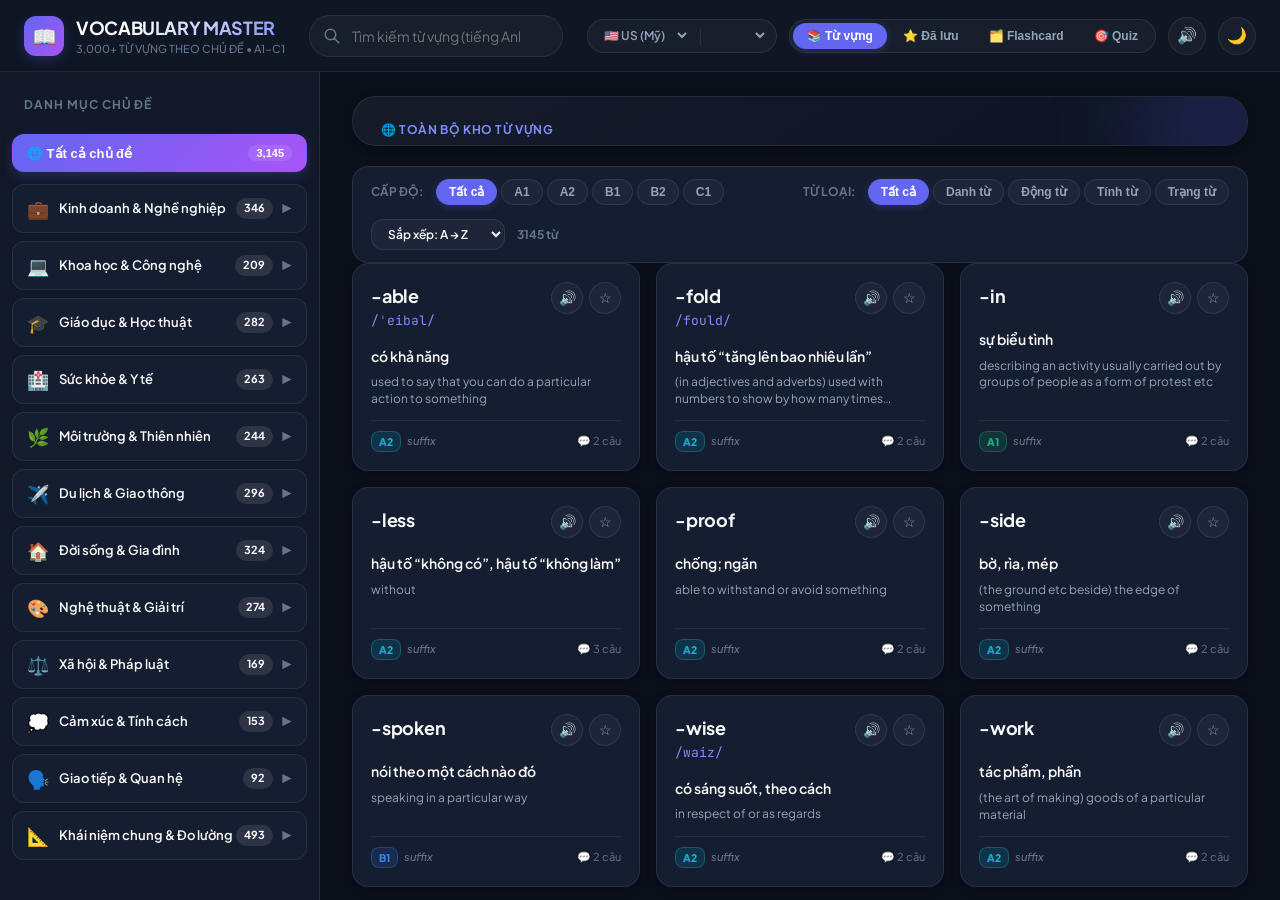
==== index.html @ 08f7da41 "Deploy Vocabulary Master to GitHub Pages" ====
<!DOCTYPE html>
<html lang="vi">
<head>
  <meta charset="UTF-8">
  <meta name="viewport" content="width=device-width, initial-scale=1.0">
  <title>Vocabulary Master - 3,000 Từ Vựng Tiếng Anh Theo Chủ Đề (A1 - C1)</title>
  <meta name="description" content="Nền tảng học 3,000 từ vựng tiếng Anh Oxford & Cambridge theo chủ đề, kèm phiên âm chuẩn IPA, phát âm giọng bản xứ và câu ví dụ thường dùng có dịch nghĩa.">
  
  <!-- Modern Typography Fonts -->
  <link rel="preconnect" href="https://fonts.googleapis.com">
  <link rel="preconnect" href="https://fonts.gstatic.com" crossorigin>
  <link href="https://fonts.googleapis.com/css2?family=JetBrains+Mono:wght@400;500;600&family=Plus+Jakarta+Sans:wght@400;500;600;700;800&display=swap" rel="stylesheet">
  
  <link rel="stylesheet" href="vocab-app.css">
</head>
<body>
  <div class="app-container">
    <!-- APP HEADER -->
    <header class="app-header">
      <div class="header-left">
        <button class="btn-toggle-sidebar" id="btnToggleSidebar" title="Mở danh mục chủ đề">
          ☰
        </button>
        <a href="#" class="brand-badge" id="brandHomeLink">
          <div class="brand-logo-icon">📖</div>
          <div class="brand-text">
            <h1>VOCABULARY MASTER</h1>
            <p>3,000+ TỪ VỰNG THEO CHỦ ĐỀ &bull; A1-C1</p>
          </div>
        </a>
      </div>

      <!-- Live Search Bar -->
      <div class="header-center">
        <div class="search-box">
          <svg fill="none" stroke="currentColor" viewBox="0 0 24 24">
            <path stroke-linecap="round" stroke-linejoin="round" stroke-width="2" d="M21 21l-6-6m2-5a7 7 0 11-14 0 7 7 0 0114 0z"></path>
          </svg>
          <input type="text" id="searchInput" class="search-input" placeholder="Tìm kiếm từ vựng (tiếng Anh hoặc nghĩa tiếng Việt)..." autocomplete="off">
          <button class="btn-clear-search" id="btnClearSearch" title="Xóa tìm kiếm">✕</button>
        </div>
      </div>

      <div class="header-right">
        <!-- Audio Accent & Speed Selector -->
        <div class="audio-controls" title="Cài đặt phát âm">
          <select id="voiceSelect" class="select-voice" title="Chọn giọng đọc">
            <option value="en-US">🇺🇸 US (Mỹ)</option>
            <option value="en-GB">🇬🇧 UK (Anh)</option>
          </select>
          <span style="color:var(--border-subtle);">|</span>
          <select id="speedSelect" class="select-speed" title="Tốc độ phát âm">
            <option value="0.8">0.8x</option>
            <option value="1.0" selected>1.0x</option>
            <option value="1.2">1.2x</option>
          </select>
        </div>

        <!-- View Modes (Browse, Starred, Flashcards, Quiz) -->
        <div class="view-tabs">
          <button class="view-tab-btn active" data-view="browse" title="Danh sách từ vựng">
            📚 Từ vựng
          </button>
          <button class="view-tab-btn" data-view="starred" title="Từ vựng đã lưu">
            ⭐ Đã lưu
          </button>
          <button class="view-tab-btn" data-view="flashcards" title="Thẻ ghi nhớ Flashcard">
            🗂️ Flashcard
          </button>
          <button class="view-tab-btn" data-view="quiz" title="Luyện tập trắc nghiệm">
            🎯 Quiz
          </button>
        </div>

        <!-- Sound Effects Toggle -->
        <button class="icon-btn" id="soundToggleBtn" title="Bật/Tắt âm thanh hiệu ứng">
          🔊
        </button>

        <!-- Dark/Light Theme Toggle -->
        <button class="icon-btn" id="themeToggleBtn" title="Chuyển đổi giao diện Sáng / Tối">
          🌙
        </button>
      </div>
    </header>

    <!-- MAIN APP WRAPPER -->
    <div class="main-wrapper">
      <!-- SIDEBAR: TOPIC CATEGORIES ACCORDION -->
      <aside class="sidebar" id="sidebar">
        <div class="sidebar-header">
          <span class="sidebar-title">Danh Mục Chủ Đề</span>
        </div>

        <button class="all-topics-btn active" id="allTopicsBtn">
          <span>🌐 Tất cả chủ đề</span>
          <span class="count-badge">3,145</span>
        </button>

        <div id="topicAccordionContainer" style="display:flex; flex-direction:column; gap:8px;">
          <!-- Topic groups loaded dynamically -->
        </div>
      </aside>

      <!-- CONTENT AREA -->
      <main class="content-area">
        <!-- TOPIC BANNER -->
        <section class="topic-banner">
          <div class="banner-content">
            <div class="banner-eyebrow" id="bannerEyebrow">
              🌐 TOÀN BỘ KHO TỪ VỰNG
            </div>
            <h2 class="banner-title" id="bannerTitle">
              3,000+ Từ Vựng Theo Chủ Đề (A1 - C1)
            </h2>
            <p class="banner-desc" id="bannerDesc">
              Tuyển tập toàn diện hơn 3,000 từ vựng cốt lõi tiếng Anh Oxford & Cambridge, phân loại theo chủ đề, kèm phiên âm chuẩn IPA, audio và câu ví dụ thông dụng.
            </p>
          </div>
        </section>

        <!-- BROWSE / STARRED VIEW PANEL -->
        <div class="view-panel active" id="browseViewPanel">
          <!-- FILTER & TOOLBAR -->
          <div class="filter-toolbar">
            <div class="filter-group">
              <span class="filter-label">Cấp độ:</span>
              <div class="filter-pills" id="levelFilterPills">
                <button class="filter-pill active" data-level="all">Tất cả</button>
                <button class="filter-pill" data-level="A1">A1</button>
                <button class="filter-pill" data-level="A2">A2</button>
                <button class="filter-pill" data-level="B1">B1</button>
                <button class="filter-pill" data-level="B2">B2</button>
                <button class="filter-pill" data-level="C1">C1</button>
              </div>
            </div>

            <div class="filter-group">
              <span class="filter-label">Từ loại:</span>
              <div class="filter-pills" id="posFilterPills">
                <button class="filter-pill active" data-pos="all">Tất cả</button>
                <button class="filter-pill" data-pos="noun">Danh từ</button>
                <button class="filter-pill" data-pos="verb">Động từ</button>
                <button class="filter-pill" data-pos="adjective">Tính từ</button>
                <button class="filter-pill" data-pos="adverb">Trạng từ</button>
              </div>
            </div>

            <div class="filter-right">
              <select id="sortSelect" class="sort-select">
                <option value="az">Sắp xếp: A &rarr; Z</option>
                <option value="za">Sắp xếp: Z &rarr; A</option>
                <option value="level-asc">Cấp độ: A1 &rarr; C1</option>
                <option value="level-desc">Cấp độ: C1 &rarr; A1</option>
              </select>
              <span class="result-count-badge" id="resultCountBadge">0 từ</span>
            </div>
          </div>

          <!-- VOCABULARY CARDS GRID -->
          <div class="vocab-grid" id="vocabGrid">
            <!-- Word cards rendered here -->
          </div>

          <!-- EMPTY STATE -->
          <div class="empty-state" id="emptyState" style="display: none;">
            <div class="empty-icon">🔍</div>
            <h3 class="empty-title">Không tìm thấy từ vựng phù hợp</h3>
            <p class="empty-desc">Hãy thử thay đổi từ khóa tìm kiếm hoặc bỏ bớt các bộ lọc cấp độ / từ loại.</p>
          </div>
        </div>

        <!-- FLASHCARDS VIEW PANEL -->
        <div class="view-panel" id="flashcardsViewPanel">
          <div class="flashcard-container">
            <div class="flashcard-progress">
              <span id="flashcardProgressText">Thẻ 1 / 100</span>
              <span style="font-size:12px; color:var(--text-muted);">Bấm vào thẻ hoặc phím cách để lật</span>
            </div>

            <div class="flashcard-scene">
              <div class="flashcard" id="flashcardElem">
                <!-- Front Side -->
                <div class="card-face card-face-front">
                  <div style="display:flex; gap:8px; margin-bottom:12px;">
                    <span class="badge-level level-b1" id="flashcardLevel">B1</span>
                    <span class="badge-pos" id="flashcardPos">noun</span>
                  </div>
                  <h2 style="font-size:36px; font-weight:800; color:var(--text-main);" id="flashcardWord">Word</h2>
                  <p style="font-size:16px; color:var(--primary-light); font-family:var(--font-mono); margin: 8px 0 20px 0;" id="flashcardIpa">/wɜːd/</p>
                  <button class="btn-ctrl" id="btnFlashcardAudio">🔊 Phát âm</button>
                  <span class="card-flip-hint">👆 Chạm hoặc nhấn để xem nghĩa & ví dụ</span>
                </div>

                <!-- Back Side -->
                <div class="card-face card-face-back">
                  <div>
                    <h3 style="font-size:20px; font-weight:700; color:var(--text-main);" id="flashcardMeaning">Nghĩa tiếng Việt</h3>
                    <p style="font-size:13.5px; color:var(--text-secondary); margin-top:6px;" id="flashcardDef">English definition</p>
                  </div>
                  <div style="width:100%; text-align:left; background:var(--bg-surface); padding:14px; border-radius:var(--radius-md); border:1px solid var(--border-subtle);" id="flashcardExamples">
                    <!-- Examples -->
                  </div>
                  <span class="card-flip-hint">👆 Chạm để quay lại mặt trước</span>
                </div>
              </div>
            </div>

            <!-- Flashcard Controls -->
            <div class="flashcard-controls">
              <button class="btn-ctrl" id="btnPrevFlashcard">◀ Thẻ trước</button>
              <button class="btn-ctrl btn-primary" id="btnFlipCard">🔄 Lật thẻ</button>
              <button class="btn-ctrl" id="btnNextFlashcard">Thẻ sau ▶</button>
            </div>
          </div>
        </div>

        <!-- QUIZ VIEW PANEL -->
        <div class="view-panel" id="quizViewPanel">
          <div class="quiz-container">
            <div class="quiz-card-box">
              <div style="display:flex; justify-content:space-between; align-items:center;">
                <span style="font-size:13px; font-weight:700; color:var(--primary-light);" id="quizProgressText">Câu hỏi 1 / 10</span>
                <span style="font-size:13px; font-weight:700; color:var(--success);" id="quizScoreText">Điểm: 0</span>
              </div>

              <div>
                <h2 style="font-size:32px; font-weight:800; color:var(--text-main);" id="quizQuestionWord">abandon</h2>
                <div style="display:flex; align-items:center; gap:8px; margin-top:4px;">
                  <span style="font-size:14px; color:var(--primary-light); font-family:var(--font-mono);" id="quizQuestionIpa">/əˈbæn.dən/</span>
                  <span style="font-size:13px; color:var(--text-muted);" id="quizQuestionPos">(verb)</span>
                </div>
              </div>

              <div class="quiz-options" id="quizOptionsContainer">
                <!-- 4 Options Rendered Here -->
              </div>

              <button class="btn-ctrl btn-primary" style="margin-left:auto; display:none;" id="btnNextQuiz">
                Câu tiếp theo ▶
              </button>
            </div>
          </div>
        </div>

      </main>
    </div>

    <!-- WORD DETAIL DRAWER -->
    <div class="drawer-overlay" id="drawerOverlay">
      <div class="word-drawer" id="wordDrawer">
        <!-- Drawer Header -->
        <div class="drawer-header">
          <div class="drawer-nav-btns">
            <button class="btn-drawer-nav" id="btnPrevWord" title="Từ trước">◀ Trước</button>
            <button class="btn-drawer-nav" id="btnNextWord" title="Từ tiếp theo">Sau ▶</button>
          </div>
          <button class="btn-close-drawer" id="btnCloseDrawer" title="Đóng cửa sổ">✕</button>
        </div>

        <!-- Drawer Body -->
        <div class="drawer-body">
          <!-- Word Hero Box -->
          <div class="drawer-word-hero">
            <div class="hero-word-row">
              <h2 class="hero-word" id="drawerWord">abandon</h2>
              <div style="display:flex; align-items:center; gap:10px;">
                <button class="btn-card-star" id="btnDrawerStar" style="width:40px; height:40px; font-size:18px;" title="Lưu từ này">☆</button>
                <button class="btn-hero-audio" id="btnHeroAudio" title="Nghe phát âm từ này">🔊</button>
              </div>
            </div>

            <div class="hero-meta">
              <span class="hero-ipa" id="drawerIpa">/əˈbæn.dən/</span>
              <span class="badge-level level-b2" id="drawerLevelBadge">B2</span>
              <span class="badge-pos" id="drawerPosBadge">verb</span>
              <span class="badge-pos" id="drawerTopicTag" style="font-style:normal; background:var(--bg-surface); padding:2px 8px; border-radius:var(--radius-sm); border:1px solid var(--border-subtle);">📌 Chủ đề</span>
            </div>

            <div class="hero-meaning-vi" id="drawerMeaningVi">từ bỏ, bỏ rơi</div>
            <div class="hero-def-en" id="drawerDefEn">to leave a place, thing, or person forever; to stop doing something before finishing</div>
          </div>

          <!-- Synonyms Section -->
          <div class="synonyms-section" id="synonymsContainer">
            <span class="section-label">Từ đồng nghĩa (Synonyms):</span>
            <div class="synonyms-pills" id="synonymsList">
              <!-- Synonyms pills -->
            </div>
          </div>

          <!-- Practical Example Sentences Section -->
          <div class="examples-section">
            <span class="section-label">💬 Câu ví dụ thường sử dụng (2-3 câu / từ):</span>
            <div id="examplesContainer" style="display:flex; flex-direction:column; gap:10px;">
              <!-- Example cards rendered dynamically with audio buttons -->
            </div>
          </div>
        </div>
      </div>
    </div>
  </div>

  <!-- BUNDLED VOCABULARY DATA (Works locally without CORS error) -->
  <script src="data/topics_vocab_data.js"></script>
  <!-- APPLICATION ENGINE -->
  <script src="vocab-app.js"></script>
</body>
</html>
---- vocab-app.css ----
/* ==========================================================================
   VOCABULARY MASTER - THEMATIC VOCABULARY PLATFORM (A1 - C1)
   Modern, Rich Aesthetics Design System
   ========================================================================== */

:root {
  --font-main: 'Plus Jakarta Sans', -apple-system, BlinkMacSystemFont, 'Segoe UI', Roboto, Helvetica, Arial, sans-serif;
  --font-mono: 'JetBrains Mono', 'Fira Code', monospace;

  /* Color Palette - Dark Theme Default */
  --bg-primary: #0b0f19;
  --bg-secondary: #111827;
  --bg-card: #151d30;
  --bg-card-hover: #1c2740;
  --bg-card-active: #22304f;
  --bg-surface: rgba(255, 255, 255, 0.04);
  --bg-glass: rgba(17, 24, 39, 0.85);

  --border-subtle: rgba(255, 255, 255, 0.08);
  --border-hover: rgba(99, 102, 241, 0.35);
  --border-focus: #6366f1;

  --text-main: #f9fafb;
  --text-secondary: #94a3b8;
  --text-muted: #64748b;
  --text-inverse: #0b0f19;

  /* Brand Accents */
  --primary: #6366f1;
  --primary-light: #818cf8;
  --primary-dark: #4f46e5;
  --primary-glow: rgba(99, 102, 241, 0.25);
  --gradient-primary: linear-gradient(135deg, #6366f1 0%, #a855f7 100%);
  --gradient-card: linear-gradient(145deg, rgba(30, 41, 59, 0.5) 0%, rgba(15, 23, 42, 0.7) 100%);

  /* CEFR Level Badges */
  --badge-a1: #10b981;
  --badge-a1-bg: rgba(16, 185, 129, 0.15);
  --badge-a2: #06b6d4;
  --badge-a2-bg: rgba(6, 182, 212, 0.15);
  --badge-b1: #3b82f6;
  --badge-b1-bg: rgba(59, 130, 246, 0.15);
  --badge-b2: #f59e0b;
  --badge-b2-bg: rgba(245, 158, 11, 0.15);
  --badge-c1: #ec4899;
  --badge-c1-bg: rgba(236, 72, 153, 0.15);

  /* Functional Accents */
  --success: #10b981;
  --error: #ef4444;
  --warning: #f59e0b;
  --info: #3b82f6;

  /* Elevation Shadows */
  --shadow-sm: 0 2px 8px rgba(0, 0, 0, 0.25);
  --shadow-md: 0 4px 20px rgba(0, 0, 0, 0.35);
  --shadow-lg: 0 10px 30px rgba(0, 0, 0, 0.5);
  --shadow-glow: 0 0 25px rgba(99, 102, 241, 0.2);

  --radius-sm: 8px;
  --radius-md: 12px;
  --radius-lg: 16px;
  --radius-xl: 24px;
  --radius-full: 9999px;

  --sidebar-width: 320px;
  --header-height: 72px;
  --transition-fast: 0.15s ease;
  --transition-normal: 0.25s cubic-bezier(0.4, 0, 0.2, 1);
}

/* Light Theme Variables */
body.light-theme {
  --bg-primary: #f8fafc;
  --bg-secondary: #f1f5f9;
  --bg-card: #ffffff;
  --bg-card-hover: #f8fafc;
  --bg-card-active: #eef2ff;
  --bg-surface: rgba(0, 0, 0, 0.03);
  --bg-glass: rgba(255, 255, 255, 0.9);

  --border-subtle: rgba(0, 0, 0, 0.08);
  --border-hover: rgba(99, 102, 241, 0.35);
  --border-focus: #6366f1;

  --text-main: #0f172a;
  --text-secondary: #475569;
  --text-muted: #94a3b8;
  --text-inverse: #ffffff;

  --gradient-card: linear-gradient(145deg, #ffffff 0%, #f8fafc 100%);
  --shadow-sm: 0 2px 8px rgba(0, 0, 0, 0.04);
  --shadow-md: 0 4px 20px rgba(0, 0, 0, 0.06);
  --shadow-lg: 0 10px 30px rgba(0, 0, 0, 0.1);
  --shadow-glow: 0 0 20px rgba(99, 102, 241, 0.15);
}

/* Base Reset */
*, *::before, *::after {
  box-sizing: border-box;
  margin: 0;
  padding: 0;
}

body {
  font-family: var(--font-main);
  background-color: var(--bg-primary);
  color: var(--text-main);
  line-height: 1.5;
  overflow-x: hidden;
  min-height: 100vh;
  transition: background-color var(--transition-normal), color var(--transition-normal);
}

/* Scrollbar Customization */
::-webkit-scrollbar {
  width: 8px;
  height: 8px;
}
::-webkit-scrollbar-track {
  background: var(--bg-primary);
}
::-webkit-scrollbar-thumb {
  background: rgba(255, 255, 255, 0.15);
  border-radius: var(--radius-full);
}
body.light-theme ::-webkit-scrollbar-thumb {
  background: rgba(0, 0, 0, 0.15);
}
::-webkit-scrollbar-thumb:hover {
  background: var(--primary);
}

/* ==========================================================================
   APP CONTAINER LAYOUT
   ========================================================================== */
.app-container {
  display: flex;
  flex-direction: column;
  min-height: 100vh;
}

/* HEADER */
.app-header {
  height: var(--header-height);
  background: var(--bg-glass);
  backdrop-filter: blur(12px);
  -webkit-backdrop-filter: blur(12px);
  border-bottom: 1px solid var(--border-subtle);
  position: sticky;
  top: 0;
  z-index: 50;
  display: flex;
  align-items: center;
  justify-content: space-between;
  padding: 0 24px;
}

.header-left {
  display: flex;
  align-items: center;
  gap: 16px;
}

.btn-toggle-sidebar {
  display: none;
  background: transparent;
  border: none;
  font-size: 20px;
  color: var(--text-main);
  cursor: pointer;
  padding: 8px;
  border-radius: var(--radius-sm);
}
.btn-toggle-sidebar:hover {
  background: var(--bg-surface);
}

.brand-badge {
  display: flex;
  align-items: center;
  gap: 12px;
  text-decoration: none;
  color: inherit;
}

.brand-logo-icon {
  width: 40px;
  height: 40px;
  border-radius: var(--radius-md);
  background: var(--gradient-primary);
  display: flex;
  align-items: center;
  justify-content: center;
  font-size: 20px;
  box-shadow: 0 4px 12px var(--primary-glow);
  flex-shrink: 0;
}

.brand-text h1 {
  font-size: 18px;
  font-weight: 700;
  letter-spacing: -0.02em;
  background: linear-gradient(135deg, #fff 30%, var(--primary-light) 100%);
  -webkit-background-clip: text;
  -webkit-text-fill-color: transparent;
}
body.light-theme .brand-text h1 {
  background: linear-gradient(135deg, #0f172a 30%, var(--primary) 100%);
  -webkit-background-clip: text;
  -webkit-text-fill-color: transparent;
}

.brand-text p {
  font-size: 11px;
  color: var(--text-muted);
  font-weight: 500;
}

.header-center {
  flex: 1;
  max-width: 500px;
  margin: 0 24px;
}

.search-box {
  position: relative;
  width: 100%;
}

.search-box svg {
  position: absolute;
  left: 14px;
  top: 50%;
  transform: translateY(-50%);
  width: 18px;
  height: 18px;
  color: var(--text-muted);
  pointer-events: none;
  transition: color var(--transition-fast);
}

.search-input {
  width: 100%;
  height: 42px;
  background: var(--bg-surface);
  border: 1px solid var(--border-subtle);
  border-radius: var(--radius-full);
  padding: 0 42px 0 42px;
  color: var(--text-main);
  font-size: 14px;
  font-family: inherit;
  transition: all var(--transition-fast);
}

.search-input:focus {
  outline: none;
  border-color: var(--border-focus);
  background: var(--bg-secondary);
  box-shadow: 0 0 0 3px var(--primary-glow);
}

.search-input:focus + svg {
  color: var(--primary);
}

.btn-clear-search {
  position: absolute;
  right: 12px;
  top: 50%;
  transform: translateY(-50%);
  background: transparent;
  border: none;
  color: var(--text-muted);
  font-size: 16px;
  cursor: pointer;
  display: none;
  padding: 4px;
}
.btn-clear-search:hover {
  color: var(--text-main);
}

.header-right {
  display: flex;
  align-items: center;
  gap: 12px;
}

/* Accent & Voice Control Bar */
.audio-controls {
  display: flex;
  align-items: center;
  gap: 8px;
  background: var(--bg-surface);
  border: 1px solid var(--border-subtle);
  border-radius: var(--radius-full);
  padding: 4px 8px;
}

.select-voice, .select-speed {
  background: transparent;
  border: none;
  color: var(--text-secondary);
  font-size: 12px;
  font-weight: 600;
  font-family: inherit;
  cursor: pointer;
  outline: none;
  padding: 2px 4px;
}

.select-voice option, .select-speed option {
  background: var(--bg-card);
  color: var(--text-main);
}

/* Nav View Modes */
.view-tabs {
  display: flex;
  background: var(--bg-surface);
  border: 1px solid var(--border-subtle);
  border-radius: var(--radius-full);
  padding: 3px;
  gap: 2px;
}

.view-tab-btn {
  background: transparent;
  border: none;
  color: var(--text-secondary);
  font-size: 12px;
  font-weight: 600;
  padding: 6px 14px;
  border-radius: var(--radius-full);
  cursor: pointer;
  transition: all var(--transition-fast);
  display: flex;
  align-items: center;
  gap: 6px;
}

.view-tab-btn:hover {
  color: var(--text-main);
}

.view-tab-btn.active {
  background: var(--primary);
  color: #fff;
  box-shadow: 0 2px 8px var(--primary-glow);
}

/* Theme & Sound Toggles */
.icon-btn {
  width: 38px;
  height: 38px;
  border-radius: var(--radius-full);
  background: var(--bg-surface);
  border: 1px solid var(--border-subtle);
  color: var(--text-secondary);
  display: flex;
  align-items: center;
  justify-content: center;
  cursor: pointer;
  font-size: 16px;
  transition: all var(--transition-fast);
}

.icon-btn:hover {
  background: var(--bg-card-hover);
  color: var(--text-main);
  border-color: var(--border-hover);
}

/* ==========================================================================
   MAIN CONTENT SPLIT: SIDEBAR + CONTENT
   ========================================================================== */
.main-wrapper {
  display: flex;
  flex: 1;
  position: relative;
}

/* TOPIC SIDEBAR */
.sidebar {
  width: var(--sidebar-width);
  background: var(--bg-secondary);
  border-right: 1px solid var(--border-subtle);
  overflow-y: auto;
  height: calc(100vh - var(--header-height));
  position: sticky;
  top: var(--header-height);
  flex-shrink: 0;
  padding: 16px 12px;
  display: flex;
  flex-direction: column;
  gap: 12px;
}

.sidebar-header {
  padding: 8px 12px;
  display: flex;
  align-items: center;
  justify-content: space-between;
}

.sidebar-title {
  font-size: 12px;
  text-transform: uppercase;
  letter-spacing: 0.08em;
  font-weight: 700;
  color: var(--text-muted);
}

.all-topics-btn {
  display: flex;
  align-items: center;
  justify-content: space-between;
  width: 100%;
  padding: 10px 14px;
  background: var(--bg-surface);
  border: 1px solid var(--border-subtle);
  border-radius: var(--radius-md);
  color: var(--text-main);
  font-size: 13px;
  font-weight: 600;
  cursor: pointer;
  transition: all var(--transition-fast);
}

.all-topics-btn:hover {
  background: var(--bg-card-hover);
  border-color: var(--border-hover);
}

.all-topics-btn.active {
  background: var(--gradient-primary);
  border-color: transparent;
  color: #fff;
  box-shadow: 0 4px 12px var(--primary-glow);
}

.count-badge {
  font-size: 11px;
  padding: 2px 8px;
  border-radius: var(--radius-full);
  background: rgba(255, 255, 255, 0.1);
  color: inherit;
  font-weight: 700;
}

/* Topic Accordion Groups */
.topic-group-item {
  border: 1px solid var(--border-subtle);
  border-radius: var(--radius-md);
  overflow: hidden;
  background: var(--bg-card);
  transition: border-color var(--transition-fast);
}

.topic-group-item:hover {
  border-color: var(--border-hover);
}

.topic-group-header {
  display: flex;
  align-items: center;
  justify-content: space-between;
  padding: 10px 14px;
  cursor: pointer;
  user-select: none;
  background: transparent;
  transition: background var(--transition-fast);
}

.topic-group-header:hover {
  background: var(--bg-surface);
}

.group-title-wrap {
  display: flex;
  align-items: center;
  gap: 10px;
}

.group-icon {
  font-size: 18px;
}

.group-name {
  font-size: 13px;
  font-weight: 600;
  color: var(--text-main);
}

.group-arrow {
  font-size: 12px;
  color: var(--text-muted);
  transition: transform var(--transition-normal);
}

.topic-group-item.open .group-arrow {
  transform: rotate(90deg);
}

.topic-sub-list {
  display: none;
  padding: 6px 8px 10px 8px;
  background: var(--bg-surface);
  border-top: 1px solid var(--border-subtle);
  flex-direction: column;
  gap: 3px;
}

.topic-group-item.open .topic-sub-list {
  display: flex;
}

.subtopic-btn {
  display: flex;
  align-items: center;
  justify-content: space-between;
  padding: 8px 12px;
  border-radius: var(--radius-sm);
  background: transparent;
  border: none;
  color: var(--text-secondary);
  font-size: 12.5px;
  font-weight: 500;
  font-family: inherit;
  cursor: pointer;
  text-align: left;
  transition: all var(--transition-fast);
}

.subtopic-btn:hover {
  background: var(--bg-card-hover);
  color: var(--text-main);
}

.subtopic-btn.active {
  background: var(--primary);
  color: #fff;
  font-weight: 600;
}

.subtopic-btn .count-badge {
  font-size: 10px;
  padding: 1px 6px;
  background: rgba(0, 0, 0, 0.2);
}
.subtopic-btn.active .count-badge {
  background: rgba(255, 255, 255, 0.25);
  color: #fff;
}

/* ==========================================================================
   CONTENT AREA
   ========================================================================== */
.content-area {
  flex: 1;
  padding: 24px 32px;
  overflow-y: auto;
  height: calc(100vh - var(--header-height));
  display: flex;
  flex-direction: column;
  gap: 20px;
}

/* TOPIC BANNER / CURRENT SELECTION */
.topic-banner {
  background: var(--gradient-card);
  border: 1px solid var(--border-subtle);
  border-radius: var(--radius-xl);
  padding: 24px 28px;
  position: relative;
  overflow: hidden;
  box-shadow: var(--shadow-sm);
}

.topic-banner::after {
  content: '';
  position: absolute;
  top: -40px;
  right: -40px;
  width: 140px;
  height: 140px;
  background: var(--primary-glow);
  filter: blur(50px);
  border-radius: 50%;
  pointer-events: none;
}

.banner-content {
  position: relative;
  z-index: 1;
}

.banner-eyebrow {
  font-size: 12px;
  font-weight: 700;
  text-transform: uppercase;
  letter-spacing: 0.05em;
  color: var(--primary-light);
  margin-bottom: 6px;
  display: flex;
  align-items: center;
  gap: 6px;
}

.banner-title {
  font-size: 24px;
  font-weight: 800;
  color: var(--text-main);
  letter-spacing: -0.02em;
  margin-bottom: 6px;
  display: flex;
  align-items: center;
  gap: 10px;
}

.banner-desc {
  font-size: 13.5px;
  color: var(--text-secondary);
  max-width: 650px;
}

/* FILTER & TOOLBAR */
.filter-toolbar {
  display: flex;
  align-items: center;
  justify-content: space-between;
  flex-wrap: wrap;
  gap: 14px;
  padding: 12px 18px;
  background: var(--bg-card);
  border: 1px solid var(--border-subtle);
  border-radius: var(--radius-lg);
}

.filter-group {
  display: flex;
  align-items: center;
  gap: 8px;
  flex-wrap: wrap;
}

.filter-label {
  font-size: 12px;
  font-weight: 700;
  color: var(--text-muted);
  text-transform: uppercase;
  margin-right: 4px;
}

.filter-pills {
  display: flex;
  align-items: center;
  gap: 4px;
  flex-wrap: wrap;
}

.filter-pill {
  padding: 5px 12px;
  border-radius: var(--radius-full);
  background: var(--bg-surface);
  border: 1px solid var(--border-subtle);
  font-size: 12px;
  font-weight: 600;
  color: var(--text-secondary);
  cursor: pointer;
  transition: all var(--transition-fast);
}

.filter-pill:hover {
  background: var(--bg-card-hover);
  color: var(--text-main);
}

.filter-pill.active {
  background: var(--primary);
  border-color: var(--primary);
  color: #fff;
  box-shadow: 0 2px 8px var(--primary-glow);
}

/* Specific Level Pill Colors */
.filter-pill[data-level="A1"].active { background: var(--badge-a1); border-color: var(--badge-a1); }
.filter-pill[data-level="A2"].active { background: var(--badge-a2); border-color: var(--badge-a2); }
.filter-pill[data-level="B1"].active { background: var(--badge-b1); border-color: var(--badge-b1); }
.filter-pill[data-level="B2"].active { background: var(--badge-b2); border-color: var(--badge-b2); }
.filter-pill[data-level="C1"].active { background: var(--badge-c1); border-color: var(--badge-c1); }

.filter-right {
  display: flex;
  align-items: center;
  gap: 12px;
}

.sort-select {
  padding: 6px 12px;
  background: var(--bg-surface);
  border: 1px solid var(--border-subtle);
  border-radius: var(--radius-md);
  color: var(--text-main);
  font-size: 12px;
  font-family: inherit;
  font-weight: 600;
  cursor: pointer;
  outline: none;
}
.sort-select option {
  background: var(--bg-card);
  color: var(--text-main);
}

.result-count-badge {
  font-size: 12px;
  font-weight: 700;
  color: var(--text-muted);
}

/* ==========================================================================
   VOCABULARY GRID & CARDS
   ========================================================================== */
.vocab-grid {
  display: grid;
  grid-template-columns: repeat(auto-fill, minmax(280px, 1fr));
  gap: 16px;
}

.vocab-card {
  background: var(--bg-card);
  border: 1px solid var(--border-subtle);
  border-radius: var(--radius-lg);
  padding: 18px;
  cursor: pointer;
  transition: all var(--transition-normal);
  display: flex;
  flex-direction: column;
  justify-content: space-between;
  position: relative;
  overflow: hidden;
  box-shadow: var(--shadow-sm);
}

.vocab-card:hover {
  transform: translateY(-3px);
  border-color: var(--border-hover);
  background: var(--bg-card-hover);
  box-shadow: var(--shadow-md), var(--shadow-glow);
}

.vocab-card.active-selected {
  border-color: var(--primary);
  background: var(--bg-card-active);
  box-shadow: 0 0 0 2px var(--primary);
}

.card-top {
  display: flex;
  align-items: flex-start;
  justify-content: space-between;
  margin-bottom: 8px;
}

.card-header-info {
  display: flex;
  flex-direction: column;
  gap: 2px;
}

.word-title {
  font-size: 18px;
  font-weight: 700;
  color: var(--text-main);
  letter-spacing: -0.01em;
}

.word-phonetic {
  font-size: 13px;
  color: var(--primary-light);
  font-family: var(--font-mono);
}

.card-actions {
  display: flex;
  align-items: center;
  gap: 6px;
}

.btn-card-audio, .btn-card-star {
  width: 32px;
  height: 32px;
  border-radius: var(--radius-full);
  background: var(--bg-surface);
  border: 1px solid var(--border-subtle);
  color: var(--text-secondary);
  display: flex;
  align-items: center;
  justify-content: center;
  cursor: pointer;
  font-size: 14px;
  transition: all var(--transition-fast);
}

.btn-card-audio:hover {
  background: var(--primary);
  color: #fff;
  border-color: var(--primary);
  transform: scale(1.08);
}

.btn-card-star:hover {
  color: #f59e0b;
  border-color: rgba(245, 158, 11, 0.4);
}

.btn-card-star.starred {
  color: #f59e0b;
  background: rgba(245, 158, 11, 0.15);
  border-color: #f59e0b;
}

.card-meaning {
  font-size: 14px;
  font-weight: 600;
  color: var(--text-main);
  margin: 8px 0;
  line-height: 1.4;
  display: -webkit-box;
  -webkit-line-clamp: 2;
  -webkit-box-orient: vertical;
  overflow: hidden;
}

.card-definition-en {
  font-size: 12px;
  color: var(--text-secondary);
  line-height: 1.4;
  margin-bottom: 12px;
  display: -webkit-box;
  -webkit-line-clamp: 2;
  -webkit-box-orient: vertical;
  overflow: hidden;
}

.card-bottom {
  display: flex;
  align-items: center;
  justify-content: space-between;
  padding-top: 10px;
  border-top: 1px solid var(--border-subtle);
  margin-top: auto;
}

.badges-wrap {
  display: flex;
  align-items: center;
  gap: 6px;
}

.badge-level {
  font-size: 10.5px;
  font-weight: 800;
  padding: 2px 7px;
  border-radius: var(--radius-sm);
  text-transform: uppercase;
}

.badge-level.level-a1 { background: var(--badge-a1-bg); color: var(--badge-a1); border: 1px solid rgba(16, 185, 129, 0.3); }
.badge-level.level-a2 { background: var(--badge-a2-bg); color: var(--badge-a2); border: 1px solid rgba(6, 182, 212, 0.3); }
.badge-level.level-b1 { background: var(--badge-b1-bg); color: var(--badge-b1); border: 1px solid rgba(59, 130, 246, 0.3); }
.badge-level.level-b2 { background: var(--badge-b2-bg); color: var(--badge-b2); border: 1px solid rgba(245, 158, 11, 0.3); }
.badge-level.level-c1 { background: var(--badge-c1-bg); color: var(--badge-c1); border: 1px solid rgba(236, 72, 153, 0.3); }

.badge-pos {
  font-size: 11px;
  color: var(--text-muted);
  font-style: italic;
  font-weight: 500;
}

.examples-badge {
  font-size: 11px;
  color: var(--text-muted);
  display: flex;
  align-items: center;
  gap: 4px;
}

/* ==========================================================================
   WORD DETAIL DRAWER (SLIDE-IN MODAL)
   ========================================================================== */
.drawer-overlay {
  position: fixed;
  inset: 0;
  background: rgba(0, 0, 0, 0.65);
  backdrop-filter: blur(6px);
  -webkit-backdrop-filter: blur(6px);
  z-index: 100;
  opacity: 0;
  visibility: hidden;
  transition: all var(--transition-normal);
}

.drawer-overlay.active {
  opacity: 1;
  visibility: visible;
}

.word-drawer {
  position: fixed;
  top: 0;
  right: 0;
  bottom: 0;
  width: 520px;
  max-width: 95vw;
  background: var(--bg-card);
  border-left: 1px solid var(--border-subtle);
  box-shadow: var(--shadow-lg);
  z-index: 101;
  transform: translateX(100%);
  transition: transform var(--transition-normal);
  display: flex;
  flex-direction: column;
}

.drawer-overlay.active .word-drawer {
  transform: translateX(0);
}

.drawer-header {
  padding: 20px 24px;
  border-bottom: 1px solid var(--border-subtle);
  display: flex;
  align-items: center;
  justify-content: space-between;
}

.drawer-nav-btns {
  display: flex;
  align-items: center;
  gap: 8px;
}

.btn-drawer-nav {
  padding: 6px 12px;
  background: var(--bg-surface);
  border: 1px solid var(--border-subtle);
  border-radius: var(--radius-sm);
  color: var(--text-secondary);
  font-size: 12px;
  font-weight: 600;
  cursor: pointer;
  transition: all var(--transition-fast);
}
.btn-drawer-nav:hover {
  background: var(--bg-card-hover);
  color: var(--text-main);
}

.btn-close-drawer {
  width: 36px;
  height: 36px;
  border-radius: var(--radius-full);
  background: var(--bg-surface);
  border: none;
  color: var(--text-secondary);
  font-size: 18px;
  cursor: pointer;
  display: flex;
  align-items: center;
  justify-content: center;
  transition: all var(--transition-fast);
}
.btn-close-drawer:hover {
  background: var(--bg-card-hover);
  color: var(--text-main);
}

.drawer-body {
  padding: 24px;
  overflow-y: auto;
  flex: 1;
  display: flex;
  flex-direction: column;
  gap: 20px;
}

/* Word Main Hero in Drawer */
.drawer-word-hero {
  background: var(--gradient-card);
  border: 1px solid var(--border-subtle);
  border-radius: var(--radius-lg);
  padding: 20px;
  position: relative;
}

.hero-word-row {
  display: flex;
  align-items: center;
  justify-content: space-between;
  margin-bottom: 8px;
}

.hero-word {
  font-size: 30px;
  font-weight: 800;
  color: var(--text-main);
  letter-spacing: -0.02em;
}

.btn-hero-audio {
  width: 44px;
  height: 44px;
  border-radius: var(--radius-full);
  background: var(--gradient-primary);
  border: none;
  color: #fff;
  font-size: 18px;
  cursor: pointer;
  display: flex;
  align-items: center;
  justify-content: center;
  box-shadow: 0 4px 14px var(--primary-glow);
  transition: all var(--transition-fast);
}
.btn-hero-audio:hover {
  transform: scale(1.08);
}
.btn-hero-audio.playing {
  animation: pulse-glow 1.2s infinite;
}

@keyframes pulse-glow {
  0% { transform: scale(1); box-shadow: 0 0 0 0 var(--primary); }
  50% { transform: scale(1.05); box-shadow: 0 0 0 10px rgba(99, 102, 241, 0); }
  100% { transform: scale(1); box-shadow: 0 0 0 0 rgba(99, 102, 241, 0); }
}

.hero-meta {
  display: flex;
  align-items: center;
  gap: 10px;
  margin-bottom: 12px;
}

.hero-ipa {
  font-size: 15px;
  color: var(--primary-light);
  font-family: var(--font-mono);
  font-weight: 500;
}

.hero-meaning-vi {
  font-size: 16px;
  font-weight: 700;
  color: var(--text-main);
  line-height: 1.4;
  margin-bottom: 8px;
}

.hero-def-en {
  font-size: 13.5px;
  color: var(--text-secondary);
  line-height: 1.5;
}

/* Synonyms Pills */
.synonyms-section {
  display: flex;
  flex-direction: column;
  gap: 8px;
}

.section-label {
  font-size: 12px;
  font-weight: 700;
  text-transform: uppercase;
  letter-spacing: 0.05em;
  color: var(--text-muted);
}

.synonyms-pills {
  display: flex;
  flex-wrap: wrap;
  gap: 6px;
}

.synonym-pill {
  padding: 4px 10px;
  border-radius: var(--radius-full);
  background: var(--bg-surface);
  border: 1px solid var(--border-subtle);
  font-size: 12px;
  color: var(--text-secondary);
  cursor: pointer;
  transition: all var(--transition-fast);
}
.synonym-pill:hover {
  background: var(--bg-card-hover);
  color: var(--primary-light);
  border-color: var(--border-hover);
}

/* EXAMPLES SECTION IN DRAWER */
.examples-section {
  display: flex;
  flex-direction: column;
  gap: 12px;
}

.example-card {
  background: var(--bg-surface);
  border: 1px solid var(--border-subtle);
  border-radius: var(--radius-md);
  padding: 14px 16px;
  transition: all var(--transition-fast);
  position: relative;
}

.example-card:hover {
  border-color: var(--border-hover);
  background: var(--bg-card-hover);
}

.example-card.playing {
  border-color: var(--primary);
  background: var(--bg-card-active);
  box-shadow: 0 0 16px var(--primary-glow);
}

.example-en-row {
  display: flex;
  align-items: flex-start;
  justify-content: space-between;
  gap: 12px;
  margin-bottom: 6px;
}

.example-en-text {
  font-size: 14.5px;
  font-weight: 500;
  color: var(--text-main);
  line-height: 1.5;
}

.example-en-text .highlight-word {
  color: var(--primary-light);
  font-weight: 700;
  text-decoration: underline;
  text-underline-offset: 3px;
}

.btn-sentence-audio {
  width: 32px;
  height: 32px;
  border-radius: var(--radius-full);
  background: var(--bg-card);
  border: 1px solid var(--border-subtle);
  color: var(--text-secondary);
  font-size: 13px;
  cursor: pointer;
  display: flex;
  align-items: center;
  justify-content: center;
  flex-shrink: 0;
  transition: all var(--transition-fast);
}

.btn-sentence-audio:hover {
  background: var(--primary);
  color: #fff;
  border-color: var(--primary);
  transform: scale(1.1);
}

.example-card.playing .btn-sentence-audio {
  background: var(--primary);
  color: #fff;
}

.example-vi-text {
  font-size: 13px;
  color: var(--text-secondary);
  line-height: 1.4;
  font-style: normal;
}

/* ==========================================================================
   INTERACTIVE VIEWS: FLASHCARDS & QUIZ
   ========================================================================== */
.view-panel {
  display: none;
}

.view-panel.active {
  display: block;
}

/* FLASHCARD VIEW */
.flashcard-container {
  display: flex;
  flex-direction: column;
  align-items: center;
  justify-content: center;
  gap: 24px;
  padding: 40px 0;
  max-width: 600px;
  margin: 0 auto;
}

.flashcard-progress {
  width: 100%;
  display: flex;
  align-items: center;
  justify-content: space-between;
  color: var(--text-secondary);
  font-size: 13px;
  font-weight: 600;
}

.flashcard-scene {
  width: 100%;
  height: 360px;
  perspective: 1000px;
}

.flashcard {
  width: 100%;
  height: 100%;
  position: relative;
  transition: transform 0.6s cubic-bezier(0.4, 0, 0.2, 1);
  transform-style: preserve-3d;
  cursor: pointer;
}

.flashcard.is-flipped {
  transform: rotateY(180deg);
}

.card-face {
  position: absolute;
  width: 100%;
  height: 100%;
  backface-visibility: hidden;
  -webkit-backface-visibility: hidden;
  border-radius: var(--radius-xl);
  background: var(--gradient-card);
  border: 1px solid var(--border-subtle);
  box-shadow: var(--shadow-lg);
  display: flex;
  flex-direction: column;
  align-items: center;
  justify-content: center;
  padding: 32px;
  text-align: center;
}

.card-face-back {
  transform: rotateY(180deg);
  justify-content: space-between;
}

.card-flip-hint {
  font-size: 12px;
  color: var(--text-muted);
  margin-top: 16px;
}

.flashcard-controls {
  display: flex;
  align-items: center;
  gap: 16px;
}

.btn-ctrl {
  padding: 10px 24px;
  background: var(--bg-card);
  border: 1px solid var(--border-subtle);
  border-radius: var(--radius-full);
  color: var(--text-main);
  font-size: 14px;
  font-weight: 600;
  cursor: pointer;
  display: flex;
  align-items: center;
  gap: 8px;
  transition: all var(--transition-fast);
}

.btn-ctrl:hover {
  background: var(--bg-card-hover);
  border-color: var(--border-hover);
}

.btn-ctrl.btn-primary {
  background: var(--gradient-primary);
  border-color: transparent;
  color: #fff;
  box-shadow: 0 4px 14px var(--primary-glow);
}

/* QUIZ VIEW */
.quiz-container {
  max-width: 650px;
  margin: 0 auto;
  padding: 30px 0;
  display: flex;
  flex-direction: column;
  gap: 24px;
}

.quiz-card-box {
  background: var(--bg-card);
  border: 1px solid var(--border-subtle);
  border-radius: var(--radius-xl);
  padding: 32px;
  box-shadow: var(--shadow-md);
  display: flex;
  flex-direction: column;
  gap: 20px;
}

.quiz-options {
  display: flex;
  flex-direction: column;
  gap: 10px;
}

.quiz-opt-btn {
  padding: 14px 20px;
  border-radius: var(--radius-md);
  background: var(--bg-surface);
  border: 1px solid var(--border-subtle);
  color: var(--text-main);
  font-size: 14.5px;
  font-weight: 500;
  text-align: left;
  cursor: pointer;
  transition: all var(--transition-fast);
  display: flex;
  align-items: center;
  justify-content: space-between;
}

.quiz-opt-btn:hover {
  background: var(--bg-card-hover);
  border-color: var(--border-hover);
}

.quiz-opt-btn.correct {
  background: rgba(16, 185, 129, 0.2);
  border-color: var(--success);
  color: var(--success);
  font-weight: 700;
}

.quiz-opt-btn.wrong {
  background: rgba(239, 68, 68, 0.2);
  border-color: var(--error);
  color: var(--error);
}

/* Empty State / Not Found */
.empty-state {
  text-align: center;
  padding: 60px 20px;
  display: flex;
  flex-direction: column;
  align-items: center;
  gap: 12px;
}

.empty-icon {
  font-size: 48px;
  color: var(--text-muted);
}

.empty-title {
  font-size: 18px;
  font-weight: 700;
  color: var(--text-main);
}

.empty-desc {
  font-size: 13.5px;
  color: var(--text-secondary);
  max-width: 400px;
}

/* ==========================================================================
   RESPONSIVE DESIGN (TABLETS & PHONES)
   ========================================================================== */
@media (max-width: 992px) {
  .btn-toggle-sidebar {
    display: block;
  }
  
  .sidebar {
    position: fixed;
    top: var(--header-height);
    left: 0;
    bottom: 0;
    z-index: 60;
    transform: translateX(-100%);
    transition: transform var(--transition-normal);
    box-shadow: var(--shadow-lg);
  }
  
  .sidebar.open {
    transform: translateX(0);
  }
  
  .content-area {
    padding: 16px;
  }
  
  .header-center {
    margin: 0 12px;
  }
}

@media (max-width: 640px) {
  .header-center {
    display: none;
  }
  
  .search-box-mobile {
    display: block;
    margin-bottom: 12px;
  }
  
  .filter-toolbar {
    flex-direction: column;
    align-items: stretch;
  }
  
  .word-drawer {
    width: 100vw;
  }
}
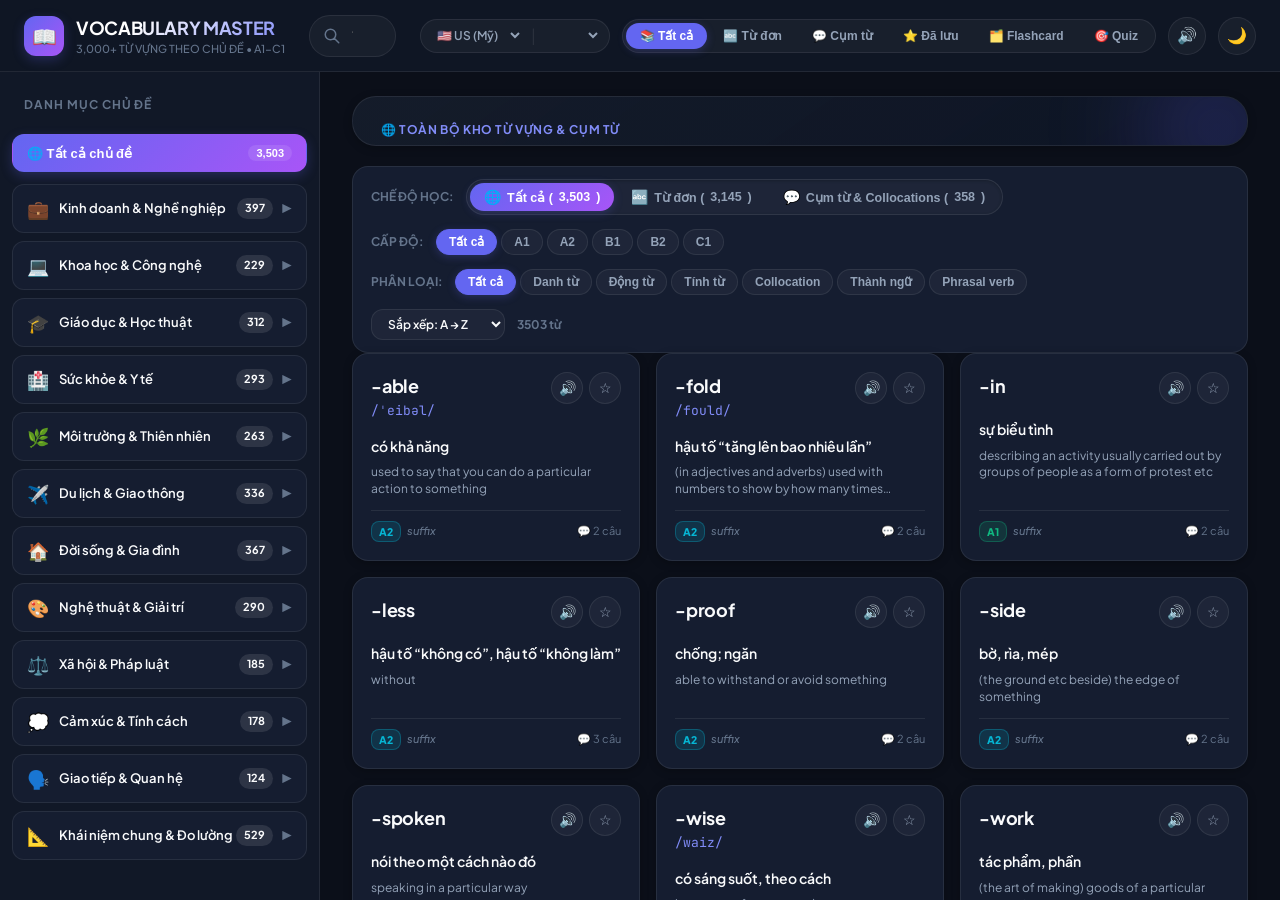
==== commit c8e09775: "feat: Add phrases & collocations mode with 358 practical expressions, mode switcher, and bilingual e" ====
--- a/index.html
+++ b/index.html
@@ -57,9 +57,16 @@
         </div>
 
         <!-- View Modes (Browse, Starred, Flashcards, Quiz) -->
+        <!-- View Modes (Browse, Starred, Flashcards, Quiz) -->
         <div class="view-tabs">
-          <button class="view-tab-btn active" data-view="browse" title="Danh sách từ vựng">
-            📚 Từ vựng
+          <button class="view-tab-btn active" data-view="browse" id="tabBrowseAll" title="Xem tất cả từ vựng và cụm từ">
+            📚 Tất cả
+          </button>
+          <button class="view-tab-btn" data-view="words" id="tabOnlyWords" title="Chế độ chỉ xem Từ đơn">
+            🔤 Từ đơn
+          </button>
+          <button class="view-tab-btn" data-view="phrases" id="tabOnlyPhrases" title="Chế độ chỉ xem Cụm từ, Collocations & Idioms">
+            💬 Cụm từ
           </button>
           <button class="view-tab-btn" data-view="starred" title="Từ vựng đã lưu">
             ⭐ Đã lưu
@@ -94,7 +101,7 @@
 
         <button class="all-topics-btn active" id="allTopicsBtn">
           <span>🌐 Tất cả chủ đề</span>
-          <span class="count-badge">3,145</span>
+          <span class="count-badge" id="allTopicsCount">3,503</span>
         </button>
 
         <div id="topicAccordionContainer" style="display:flex; flex-direction:column; gap:8px;">
@@ -108,13 +115,13 @@
         <section class="topic-banner">
           <div class="banner-content">
             <div class="banner-eyebrow" id="bannerEyebrow">
-              🌐 TOÀN BỘ KHO TỪ VỰNG
+              🌐 TOÀN BỘ KHO TỪ VỰNG & CỤM TỪ
             </div>
             <h2 class="banner-title" id="bannerTitle">
-              3,000+ Từ Vựng Theo Chủ Đề (A1 - C1)
+              3,500+ Từ Vựng & Cụm Từ Theo Chủ Đề (A1 - C1)
             </h2>
             <p class="banner-desc" id="bannerDesc">
-              Tuyển tập toàn diện hơn 3,000 từ vựng cốt lõi tiếng Anh Oxford & Cambridge, phân loại theo chủ đề, kèm phiên âm chuẩn IPA, audio và câu ví dụ thông dụng.
+              Tuyển tập toàn diện hơn 3,500 từ vựng cốt lõi và cụm từ thực tế (collocations, idioms, phrasal verbs) Oxford & Cambridge, phân loại theo chủ đề, kèm phiên âm chuẩn IPA, audio và câu ví dụ thông dụng.
             </p>
           </div>
         </section>
@@ -123,6 +130,22 @@
         <div class="view-panel active" id="browseViewPanel">
           <!-- FILTER & TOOLBAR -->
           <div class="filter-toolbar">
+            <!-- Mode Selector (All vs Single Words vs Phrases) -->
+            <div class="filter-group mode-filter-group">
+              <span class="filter-label">Chế độ học:</span>
+              <div class="mode-segmented-control" id="vocabModePills">
+                <button class="mode-pill active" data-mode="all" title="Xem tất cả từ đơn và cụm từ">
+                  <span class="mode-icon">🌐</span> Tất cả (<span id="modeCountAll">3,503</span>)
+                </button>
+                <button class="mode-pill" data-mode="words" title="Chỉ học từ vựng riêng lẻ">
+                  <span class="mode-icon">🔤</span> Từ đơn (<span id="modeCountWords">3,145</span>)
+                </button>
+                <button class="mode-pill" data-mode="phrases" title="Chế độ học cụm từ, collocations & idioms thực tế">
+                  <span class="mode-icon">💬</span> Cụm từ & Collocations (<span id="modeCountPhrases">358</span>)
+                </button>
+              </div>
+            </div>
+
             <div class="filter-group">
               <span class="filter-label">Cấp độ:</span>
               <div class="filter-pills" id="levelFilterPills">
@@ -136,13 +159,15 @@
             </div>
 
             <div class="filter-group">
-              <span class="filter-label">Từ loại:</span>
+              <span class="filter-label">Phân loại:</span>
               <div class="filter-pills" id="posFilterPills">
                 <button class="filter-pill active" data-pos="all">Tất cả</button>
                 <button class="filter-pill" data-pos="noun">Danh từ</button>
                 <button class="filter-pill" data-pos="verb">Động từ</button>
                 <button class="filter-pill" data-pos="adjective">Tính từ</button>
-                <button class="filter-pill" data-pos="adverb">Trạng từ</button>
+                <button class="filter-pill" data-pos="collocation">Collocation</button>
+                <button class="filter-pill" data-pos="idiom">Thành ngữ</button>
+                <button class="filter-pill" data-pos="phrasal verb">Phrasal verb</button>
               </div>
             </div>
 
@@ -153,7 +178,7 @@
                 <option value="level-asc">Cấp độ: A1 &rarr; C1</option>
                 <option value="level-desc">Cấp độ: C1 &rarr; A1</option>
               </select>
-              <span class="result-count-badge" id="resultCountBadge">0 từ</span>
+              <span class="result-count-badge" id="resultCountBadge">0 mục</span>
             </div>
           </div>
 
--- a/vocab-app.css
+++ b/vocab-app.css
@@ -690,6 +690,83 @@
 .filter-pill[data-level="B1"].active { background: var(--badge-b1); border-color: var(--badge-b1); }
 .filter-pill[data-level="B2"].active { background: var(--badge-b2); border-color: var(--badge-b2); }
 .filter-pill[data-level="C1"].active { background: var(--badge-c1); border-color: var(--badge-c1); }
+
+/* Mode Segmented Control (All / Words / Phrases) */
+.mode-segmented-control {
+  display: inline-flex;
+  align-items: center;
+  gap: 3px;
+  background: var(--bg-surface);
+  padding: 3px;
+  border-radius: var(--radius-full);
+  border: 1px solid var(--border-subtle);
+  box-shadow: inset 0 1px 3px rgba(0, 0, 0, 0.2);
+}
+
+.mode-pill {
+  display: inline-flex;
+  align-items: center;
+  gap: 6px;
+  padding: 6px 14px;
+  border-radius: var(--radius-full);
+  background: transparent;
+  border: none;
+  font-size: 12.5px;
+  font-weight: 600;
+  color: var(--text-secondary);
+  cursor: pointer;
+  transition: all var(--transition-fast);
+  user-select: none;
+}
+
+.mode-pill:hover {
+  color: var(--text-main);
+  background: rgba(255, 255, 255, 0.05);
+}
+
+.mode-pill.active {
+  background: var(--gradient-primary);
+  color: #ffffff;
+  box-shadow: 0 2px 10px var(--primary-glow);
+  font-weight: 700;
+}
+
+.mode-pill[data-mode="phrases"].active {
+  background: linear-gradient(135deg, #ec4899 0%, #8b5cf6 100%);
+  box-shadow: 0 2px 12px rgba(236, 72, 153, 0.35);
+}
+
+.mode-pill[data-mode="words"].active {
+  background: linear-gradient(135deg, #3b82f6 0%, #06b6d4 100%);
+  box-shadow: 0 2px 12px rgba(59, 130, 246, 0.35);
+}
+
+.mode-icon {
+  font-size: 14px;
+  display: inline-block;
+}
+
+/* Badge for Phrases & Collocations */
+.badge-type-phrase {
+  font-size: 10.5px;
+  font-weight: 700;
+  padding: 2px 8px;
+  border-radius: var(--radius-sm);
+  background: rgba(168, 85, 247, 0.15);
+  color: #c084fc;
+  border: 1px solid rgba(168, 85, 247, 0.35);
+  display: inline-flex;
+  align-items: center;
+  gap: 3px;
+}
+
+.vocab-card.is-phrase-card {
+  border-left: 3px solid #a855f7;
+}
+
+.vocab-card.is-phrase-card:hover {
+  border-left-color: #ec4899;
+}
 
 .filter-right {
   display: flex;
